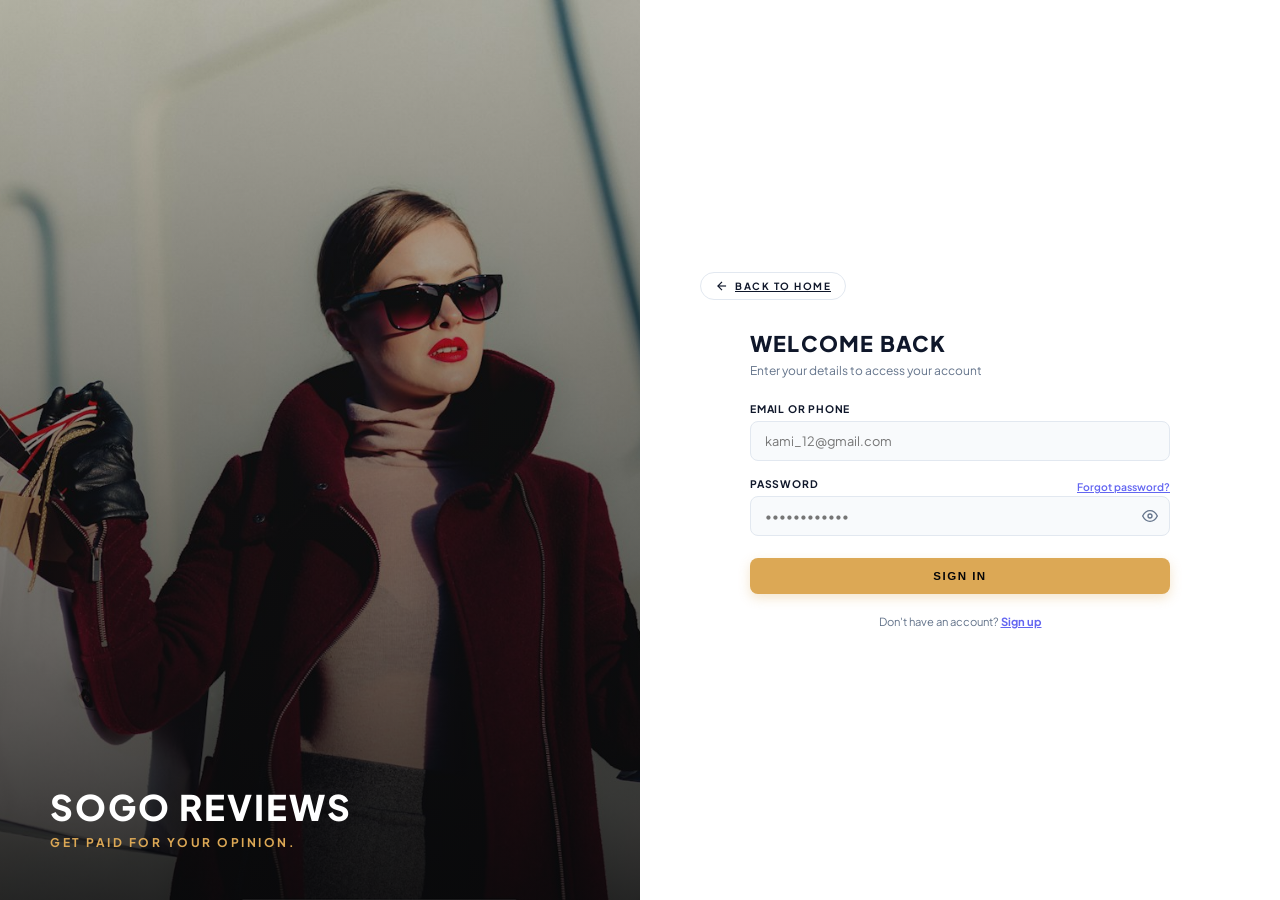
==== auth.html @ 950cac31 "Added auth.css and linked it to auth.html successfully" ====
<!DOCTYPE html>
<html lang="en">
<head>
  <meta charset="UTF-8">
  <meta name="viewport" content="width=device-width, initial-scale=1.0">
  <title>SOGO REVIEWS - Authentication</title>
  <link rel="preconnect" href="https://fonts.googleapis.com">
  <link rel="preconnect" href="https://fonts.gstatic.com" crossorigin>
  <link href="https://fonts.googleapis.com/css2?family=Plus+Jakarta+Sans:wght@300;400;500;600;700;800&display=swap" rel="stylesheet">
  <link rel="stylesheet" href="auth.css">
</head>
<body class="auth-body">

  <div class="auth-container">
    <!-- Left Banner Side -->
    <div class="auth-banner">
      <div class="auth-banner-content">
        <h1 class="auth-brand">SOGO REVIEWS</h1>
        <p class="auth-tagline">GET PAID FOR YOUR OPINION.</p>
      </div>
    </div>

    <!-- Right Form Side -->
    <div class="auth-form-wrapper">
      
      <!-- Back to Home -->
      <a href="index.html" class="back-home-btn">
        <svg viewBox="0 0 24 24" width="14" height="14" stroke="currentColor" stroke-width="2" fill="none"><line x1="19" y1="12" x2="5" y2="12"></line><polyline points="12 19 5 12 12 5"></polyline></svg>
        BACK TO HOME
      </a>

      <div class="mobile-brand-title">SOGO REVIEWS</div>

      <!-- ================= LOGIN FORM ================= -->
      <div id="loginFormCard" class="form-card active">
        <div class="form-header">
          <h2>WELCOME BACK</h2>
          <p>Enter your details to access your account</p>
        </div>

        <form onsubmit="event.preventDefault(); alert('Login successful!');">
          <div class="input-group">
            <label>Email or phone</label>
            <input type="text" placeholder="kami_12@gmail.com" required>
          </div>

          <div class="input-group">
            <div class="label-row">
              <label>Password</label>
              <a href="#" class="forgot-link">Forgot password?</a>
            </div>
            <div class="password-wrap">
              <input type="password" id="loginPass" placeholder="••••••••••••" required>
              <button type="button" class="eye-btn" onclick="togglePassword('loginPass', this)">
                <svg viewBox="0 0 24 24" width="16" height="16" stroke="currentColor" stroke-width="2" fill="none"><path d="M1 12s4-8 11-8 11 8 11 8-4 8-11 8-11-8-11-8z"></path><circle cx="12" cy="12" r="3"></circle></svg>
              </button>
            </div>
          </div>

          <button type="submit" class="btn-submit">SIGN IN</button>

          <div class="form-switch-text">
            Don't have an account? <a href="#" onclick="switchTab('signup')">Sign up</a>
          </div>
        </form>
      </div>

      <!-- ================= SIGNUP FORM ================= -->
      <div id="signupFormCard" class="form-card">
        <div class="form-header">
          <h2>CREATE ACCOUNT</h2>
          <p>Join with an invitation code and start earning</p>
        </div>

        <form onsubmit="event.preventDefault(); alert('Account created successfully!');">
          <div class="input-group">
            <label>Full name</label>
            <input type="text" placeholder="Your name" required>
          </div>

          <div class="input-group">
            <label>Email or phone</label>
            <input type="text" placeholder="email or phone number" required>
          </div>

          <div class="input-group">
            <label>Password</label>
            <div class="password-wrap">
              <input type="password" id="signupPass" placeholder="At least 6 characters" required>
              <button type="button" class="eye-btn" onclick="togglePassword('signupPass', this)">
                <svg viewBox="0 0 24 24" width="16" height="16" stroke="currentColor" stroke-width="2" fill="none"><path d="M1 12s4-8 11-8 11 8 11 8-4 8-11 8-11-8-11-8z"></path><circle cx="12" cy="12" r="3"></circle></svg>
              </button>
            </div>
          </div>

          <div class="input-group">
            <label>Invitation code</label>
            <input type="text" value="Y66C6U2J" required>
            <span class="input-hint">A default invitation code has been applied so you can continue. You can replace it with your own inviter's code.</span>
          </div>

          <div class="input-group">
            <label>Verification: What is 1 + 9?</label>
            <input type="text" placeholder="Your answer" required>
          </div>

          <button type="submit" class="btn-submit">SIGN UP</button>

          <div class="form-switch-text">
            Already have an account? <a href="#" onclick="switchTab('login')">Sign in</a>
          </div>
        </form>
      </div>

    </div>
  </div>

  <!-- Script for switching & password toggle -->
  <script>
    function switchTab(tab) {
      const loginCard = document.getElementById('loginFormCard');
      const signupCard = document.getElementById('signupFormCard');
      
      if(tab === 'signup') {
        loginCard.classList.remove('active');
        signupCard.classList.add('active');
      } else {
        signupCard.classList.remove('active');
        loginCard.classList.add('active');
      }
      window.scrollTo({ top: 0, behavior: 'smooth' });
    }

    function togglePassword(fieldId, btn) {
      const input = document.getElementById(fieldId);
      if (input.type === "password") {
        input.type = "text";
        btn.style.color = "var(--accent-gold)";
      } else {
        input.type = "password";
        btn.style.color = "#8e8e98";
      }
    }
  </script>

</body>
</html>
---- auth.css ----
/* Auth Luxury Styling */
:root {
  --bg-dark: #070709;
  --bg-light: #ffffff;
  --text-dark: #0f172a;
  --text-muted: #64748b;
  --accent-gold: #dca855;
  --accent-gold-hover: #c89544;
  --border-color: #e2e8f0;
  --radius-sm: 8px;
  --radius-md: 12px;
  --transition: all 0.3s cubic-bezier(0.16, 1, 0.3, 1);
}

* {
  box-sizing: border-box;
  margin: 0;
  padding: 0;
}

body.auth-body {
  font-family: 'Plus Jakarta Sans', sans-serif;
  background-color: var(--bg-light);
  color: var(--text-dark);
  min-height: 100vh;
  display: flex;
}

.auth-container {
  display: grid;
  grid-template-columns: 1fr 1fr;
  width: 100%;
  min-height: 100vh;
}

/* Left Image Banner */
.auth-banner {
  background-image: linear-gradient(to bottom, rgba(8,8,10,0.2) 0%, rgba(8,8,10,0.6) 70%, rgba(8,8,10,0.85) 100%), url('assets/landing/hero-1.jpg');
  background-size: cover;
  background-position: center center;
  background-repeat: no-repeat;
  display: flex;
  flex-direction: column;
  justify-content: flex-end;
  padding: 50px;
  color: #ffffff;
  position: relative;
}

.auth-banner-content {
  max-width: 450px;
}

.auth-brand {
  font-size: 2.2rem;
  font-weight: 800;
  letter-spacing: 2px;
  text-transform: uppercase;
  margin-bottom: 6px;
}

.auth-tagline {
  font-size: 0.75rem;
  letter-spacing: 2.5px;
  text-transform: uppercase;
  color: var(--accent-gold);
  font-weight: 700;
}

/* Right Form Wrapper */
.auth-form-wrapper {
  background-color: var(--bg-light);
  padding: 40px 60px;
  display: flex;
  flex-direction: column;
  justify-content: center;
  position: relative;
  overflow-y: auto;
  max-height: 100vh;
}

.back-home-btn {
  display: inline-flex;
  align-items: center;
  gap: 6px;
  font-size: 0.62rem;
  font-weight: 700;
  letter-spacing: 1.5px;
  text-transform: uppercase;
  color: var(--text-dark);
  border: 1px solid var(--border-color);
  padding: 6px 14px;
  border-radius: 50px;
  width: fit-content;
  margin-bottom: 30px;
  transition: var(--transition);
}

.back-home-btn:hover {
  border-color: var(--accent-gold);
  color: var(--accent-gold);
}

.mobile-brand-title {
  display: none;
  font-size: 1.3rem;
  font-weight: 800;
  letter-spacing: 2px;
  text-transform: uppercase;
  text-align: center;
  margin-bottom: 24px;
}

/* Form Cards */
.form-card {
  display: none;
  animation: fadeIn 0.4s ease-in-out forwards;
  max-width: 420px;
  width: 100%;
  margin: 0 auto;
}

.form-card.active {
  display: block;
}

@keyframes fadeIn {
  from { opacity: 0; transform: translateY(8px); }
  to { opacity: 1; transform: translateY(0); }
}

.form-header {
  margin-bottom: 24px;
}

.form-header h2 {
  font-size: 1.35rem;
  font-weight: 800;
  letter-spacing: 1.2px;
  text-transform: uppercase;
  margin-bottom: 6px;
  color: var(--text-dark);
}

.form-header p {
  font-size: 0.75rem;
  color: var(--text-muted);
}

/* Input Fields */
.input-group {
  margin-bottom: 16px;
}

.label-row {
  display: flex;
  justify-content: space-between;
  align-items: center;
}

.input-group label {
  display: block;
  font-size: 0.65rem;
  font-weight: 700;
  letter-spacing: 0.8px;
  text-transform: uppercase;
  color: var(--text-dark);
  margin-bottom: 6px;
}

.forgot-link {
  font-size: 0.65rem;
  font-weight: 600;
  color: #6366f1;
}

.input-group input {
  width: 100%;
  padding: 11px 14px;
  font-size: 0.8rem;
  background-color: #f8fafc;
  border: 1px solid var(--border-color);
  border-radius: var(--radius-sm);
  color: var(--text-dark);
  outline: none;
  transition: var(--transition);
  font-family: inherit;
}

.input-group input:focus {
  border-color: var(--accent-gold);
  background-color: #fff;
  box-shadow: 0 0 0 3px rgba(220, 168, 85, 0.15);
}

.password-wrap {
  position: relative;
}

.password-wrap input {
  padding-right: 40px;
}

.eye-btn {
  position: absolute;
  right: 12px;
  top: 50%;
  transform: translateY(-50%);
  background: none;
  border: none;
  cursor: pointer;
  color: var(--text-muted);
  display: flex;
  align-items: center;
}

.input-hint {
  display: block;
  font-size: 0.58rem;
  color: var(--text-muted);
  margin-top: 5px;
  line-height: 1.4;
}

/* Submit Button */
.btn-submit {
  width: 100%;
  background-color: var(--accent-gold);
  color: #070709;
  border: none;
  padding: 12px;
  border-radius: var(--radius-sm);
  font-size: 0.72rem;
  font-weight: 800;
  letter-spacing: 1.5px;
  text-transform: uppercase;
  cursor: pointer;
  transition: var(--transition);
  margin-top: 6px;
  box-shadow: 0 4px 12px rgba(220, 168, 85, 0.3);
}

.btn-submit:hover {
  background-color: var(--accent-gold-hover);
  transform: translateY(-1px);
}

.form-switch-text {
  text-align: center;
  font-size: 0.7rem;
  color: var(--text-muted);
  margin-top: 20px;
}

.form-switch-text a {
  color: #6366f1;
  font-weight: 700;
}

/* Responsive Design */
@media (max-width: 900px) {
  .auth-container {
    grid-template-columns: 1fr;
  }
  .auth-banner {
    display: none;
  }
  .auth-form-wrapper {
    padding: 30px 20px;
    max-height: none;
  }
  .mobile-brand-title {
    display: block;
  }
  .back-home-btn {
    margin-bottom: 20px;
  }
}
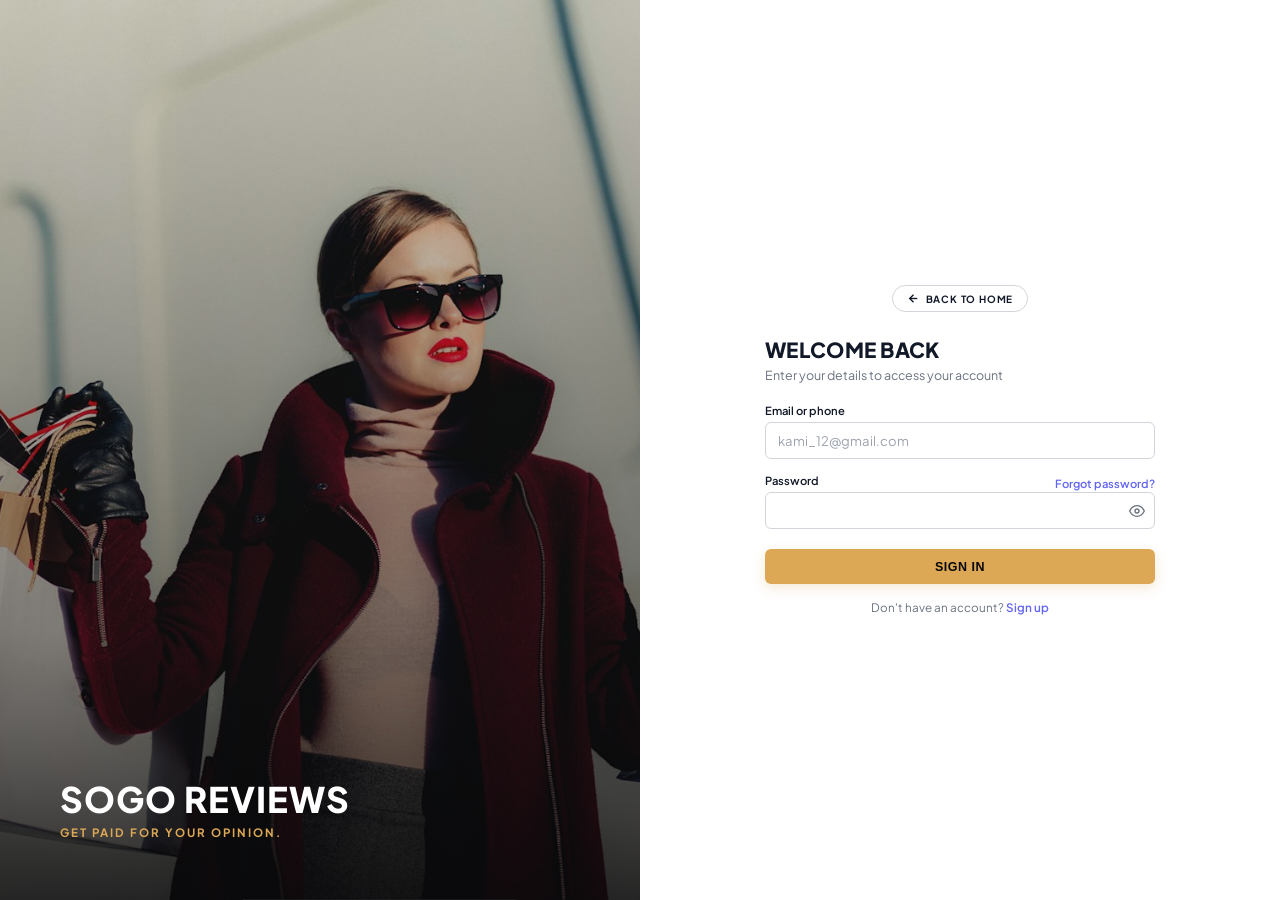
==== commit 2b04d301: "Restored exact original split-screen authentication page with high-end banner and slim HD crisp form" ====
--- a/auth.html
+++ b/auth.html
@@ -12,7 +12,7 @@
 <body class="auth-body">
 
   <div class="auth-container">
-    <!-- Left Banner Side -->
+    <!-- Left Banner Side (Exact Original Image & Branding) -->
     <div class="auth-banner">
       <div class="auth-banner-content">
         <h1 class="auth-brand">SOGO REVIEWS</h1>
@@ -25,7 +25,7 @@
       
       <!-- Back to Home -->
       <a href="index.html" class="back-home-btn">
-        <svg viewBox="0 0 24 24" width="14" height="14" stroke="currentColor" stroke-width="2" fill="none"><line x1="19" y1="12" x2="5" y2="12"></line><polyline points="12 19 5 12 12 5"></polyline></svg>
+        <svg viewBox="0 0 24 24" width="13" height="13" stroke="currentColor" stroke-width="2.5" fill="none"><line x1="19" y1="12" x2="5" y2="12"></line><polyline points="12 19 5 12 12 5"></polyline></svg>
         BACK TO HOME
       </a>
 
@@ -50,7 +50,7 @@
               <a href="#" class="forgot-link">Forgot password?</a>
             </div>
             <div class="password-wrap">
-              <input type="password" id="loginPass" placeholder="••••••••••••" required>
+              <input type="password" id="loginPass" placeholder="" required>
               <button type="button" class="eye-btn" onclick="togglePassword('loginPass', this)">
                 <svg viewBox="0 0 24 24" width="16" height="16" stroke="currentColor" stroke-width="2" fill="none"><path d="M1 12s4-8 11-8 11 8 11 8-4 8-11 8-11-8-11-8z"></path><circle cx="12" cy="12" r="3"></circle></svg>
               </button>
@@ -135,10 +135,10 @@
       const input = document.getElementById(fieldId);
       if (input.type === "password") {
         input.type = "text";
-        btn.style.color = "var(--accent-gold)";
+        btn.style.color = "#d4a373";
       } else {
         input.type = "password";
-        btn.style.color = "#8e8e98";
+        btn.style.color = "#6b7280";
       }
     }
   </script>
--- a/auth.css
+++ b/auth.css
@@ -1,15 +1,14 @@
-/* Auth Luxury Styling */
+/* Auth Luxury Styling - Exact Original Match & HD Crisp */
 :root {
   --bg-dark: #070709;
   --bg-light: #ffffff;
-  --text-dark: #0f172a;
-  --text-muted: #64748b;
+  --text-dark: #111827;
+  --text-muted: #6b7280;
   --accent-gold: #dca855;
   --accent-gold-hover: #c89544;
-  --border-color: #e2e8f0;
-  --radius-sm: 8px;
-  --radius-md: 12px;
-  --transition: all 0.3s cubic-bezier(0.16, 1, 0.3, 1);
+  --border-color: #d1d5db;
+  --radius-sm: 6px;
+  --transition: all 0.2s ease;
 }
 
 * {
@@ -24,6 +23,8 @@
   color: var(--text-dark);
   min-height: 100vh;
   display: flex;
+  -webkit-font-smoothing: antialiased;
+  -moz-osx-font-smoothing: grayscale;
 }
 
 .auth-container {
@@ -33,18 +34,17 @@
   min-height: 100vh;
 }
 
-/* Left Image Banner */
+/* Left Image Banner (Exact Original Image match) */
 .auth-banner {
-  background-image: linear-gradient(to bottom, rgba(8,8,10,0.2) 0%, rgba(8,8,10,0.6) 70%, rgba(8,8,10,0.85) 100%), url('assets/landing/hero-1.jpg');
+  background-image: linear-gradient(to bottom, rgba(8,8,10,0.1) 0%, rgba(8,8,10,0.5) 70%, rgba(8,8,10,0.85) 100%), url('assets/landing/hero-1.jpg');
   background-size: cover;
   background-position: center center;
   background-repeat: no-repeat;
   display: flex;
   flex-direction: column;
   justify-content: flex-end;
-  padding: 50px;
+  padding: 60px;
   color: #ffffff;
-  position: relative;
 }
 
 .auth-banner-content {
@@ -54,70 +54,73 @@
 .auth-brand {
   font-size: 2.2rem;
   font-weight: 800;
+  letter-spacing: 1px;
+  margin-bottom: 4px;
+}
+
+.auth-tagline {
+  font-size: 0.72rem;
   letter-spacing: 2px;
-  text-transform: uppercase;
-  margin-bottom: 6px;
-}
-
-.auth-tagline {
-  font-size: 0.75rem;
-  letter-spacing: 2.5px;
   text-transform: uppercase;
   color: var(--accent-gold);
   font-weight: 700;
 }
 
-/* Right Form Wrapper */
+/* Right Form Wrapper - Exactly Centered & Slim */
 .auth-form-wrapper {
   background-color: var(--bg-light);
-  padding: 40px 60px;
+  padding: 40px 30px;
   display: flex;
   flex-direction: column;
   justify-content: center;
+  align-items: center;
   position: relative;
   overflow-y: auto;
   max-height: 100vh;
 }
 
+/* Inner container to restrict width to exact original proportions */
+.auth-form-wrapper > * {
+  width: 100%;
+  max-width: 390px;
+}
+
 .back-home-btn {
   display: inline-flex;
   align-items: center;
   gap: 6px;
   font-size: 0.62rem;
   font-weight: 700;
-  letter-spacing: 1.5px;
-  text-transform: uppercase;
+  letter-spacing: 0.8px;
   color: var(--text-dark);
   border: 1px solid var(--border-color);
   padding: 6px 14px;
   border-radius: 50px;
   width: fit-content;
-  margin-bottom: 30px;
+  margin-bottom: 24px;
+  text-decoration: none;
   transition: var(--transition);
 }
 
 .back-home-btn:hover {
-  border-color: var(--accent-gold);
-  color: var(--accent-gold);
+  border-color: var(--text-dark);
 }
 
 .mobile-brand-title {
   display: none;
-  font-size: 1.3rem;
+  font-size: 1.4rem;
   font-weight: 800;
-  letter-spacing: 2px;
-  text-transform: uppercase;
+  letter-spacing: 1px;
   text-align: center;
-  margin-bottom: 24px;
+  margin-bottom: 20px;
+  color: var(--text-dark);
 }
 
 /* Form Cards */
 .form-card {
   display: none;
-  animation: fadeIn 0.4s ease-in-out forwards;
-  max-width: 420px;
-  width: 100%;
-  margin: 0 auto;
+  animation: fadeIn 0.2s ease-in-out forwards;
+  width: 100%;
 }
 
 .form-card.active {
@@ -125,31 +128,30 @@
 }
 
 @keyframes fadeIn {
-  from { opacity: 0; transform: translateY(8px); }
+  from { opacity: 0; transform: translateY(4px); }
   to { opacity: 1; transform: translateY(0); }
 }
 
 .form-header {
-  margin-bottom: 24px;
+  margin-bottom: 20px;
 }
 
 .form-header h2 {
-  font-size: 1.35rem;
+  font-size: 1.3rem;
   font-weight: 800;
-  letter-spacing: 1.2px;
-  text-transform: uppercase;
-  margin-bottom: 6px;
+  letter-spacing: 0.3px;
+  margin-bottom: 4px;
   color: var(--text-dark);
 }
 
 .form-header p {
-  font-size: 0.75rem;
+  font-size: 0.78rem;
   color: var(--text-muted);
 }
 
 /* Input Fields */
 .input-group {
-  margin-bottom: 16px;
+  margin-bottom: 14px;
 }
 
 .label-row {
@@ -160,25 +162,28 @@
 
 .input-group label {
   display: block;
-  font-size: 0.65rem;
-  font-weight: 700;
-  letter-spacing: 0.8px;
-  text-transform: uppercase;
-  color: var(--text-dark);
-  margin-bottom: 6px;
+  font-size: 0.7rem;
+  font-weight: 600;
+  color: var(--text-dark);
+  margin-bottom: 5px;
 }
 
 .forgot-link {
-  font-size: 0.65rem;
+  font-size: 0.7rem;
   font-weight: 600;
   color: #6366f1;
+  text-decoration: none;
+}
+
+.forgot-link:hover {
+  text-decoration: underline;
 }
 
 .input-group input {
   width: 100%;
-  padding: 11px 14px;
-  font-size: 0.8rem;
-  background-color: #f8fafc;
+  padding: 9px 12px;
+  font-size: 0.82rem;
+  background-color: #ffffff;
   border: 1px solid var(--border-color);
   border-radius: var(--radius-sm);
   color: var(--text-dark);
@@ -187,10 +192,13 @@
   font-family: inherit;
 }
 
+.input-group input::placeholder {
+  color: #9ca3af;
+}
+
 .input-group input:focus {
-  border-color: var(--accent-gold);
-  background-color: #fff;
-  box-shadow: 0 0 0 3px rgba(220, 168, 85, 0.15);
+  border-color: #6366f1;
+  box-shadow: 0 0 0 2px rgba(99, 102, 241, 0.1);
 }
 
 .password-wrap {
@@ -198,12 +206,12 @@
 }
 
 .password-wrap input {
-  padding-right: 40px;
+  padding-right: 36px;
 }
 
 .eye-btn {
   position: absolute;
-  right: 12px;
+  right: 10px;
   top: 50%;
   transform: translateY(-50%);
   background: none;
@@ -216,10 +224,10 @@
 
 .input-hint {
   display: block;
-  font-size: 0.58rem;
-  color: var(--text-muted);
-  margin-top: 5px;
-  line-height: 1.4;
+  font-size: 0.62rem;
+  color: var(--text-muted);
+  margin-top: 4px;
+  line-height: 1.35;
 }
 
 /* Submit Button */
@@ -228,33 +236,36 @@
   background-color: var(--accent-gold);
   color: #070709;
   border: none;
-  padding: 12px;
+  padding: 10.5px;
   border-radius: var(--radius-sm);
-  font-size: 0.72rem;
-  font-weight: 800;
-  letter-spacing: 1.5px;
-  text-transform: uppercase;
+  font-size: 0.78rem;
+  font-weight: 700;
+  letter-spacing: 0.5px;
   cursor: pointer;
   transition: var(--transition);
   margin-top: 6px;
-  box-shadow: 0 4px 12px rgba(220, 168, 85, 0.3);
+  box-shadow: 0 4px 12px rgba(220, 168, 85, 0.25);
 }
 
 .btn-submit:hover {
   background-color: var(--accent-gold-hover);
-  transform: translateY(-1px);
 }
 
 .form-switch-text {
   text-align: center;
-  font-size: 0.7rem;
-  color: var(--text-muted);
-  margin-top: 20px;
+  font-size: 0.73rem;
+  color: var(--text-muted);
+  margin-top: 16px;
 }
 
 .form-switch-text a {
   color: #6366f1;
-  font-weight: 700;
+  font-weight: 600;
+  text-decoration: none;
+}
+
+.form-switch-text a:hover {
+  text-decoration: underline;
 }
 
 /* Responsive Design */
@@ -266,13 +277,17 @@
     display: none;
   }
   .auth-form-wrapper {
-    padding: 30px 20px;
+    padding: 30px 16px;
     max-height: none;
+    align-items: stretch;
+  }
+  .auth-form-wrapper > * {
+    max-width: 100%;
   }
   .mobile-brand-title {
     display: block;
   }
   .back-home-btn {
-    margin-bottom: 20px;
+    margin-bottom: 16px;
   }
 }
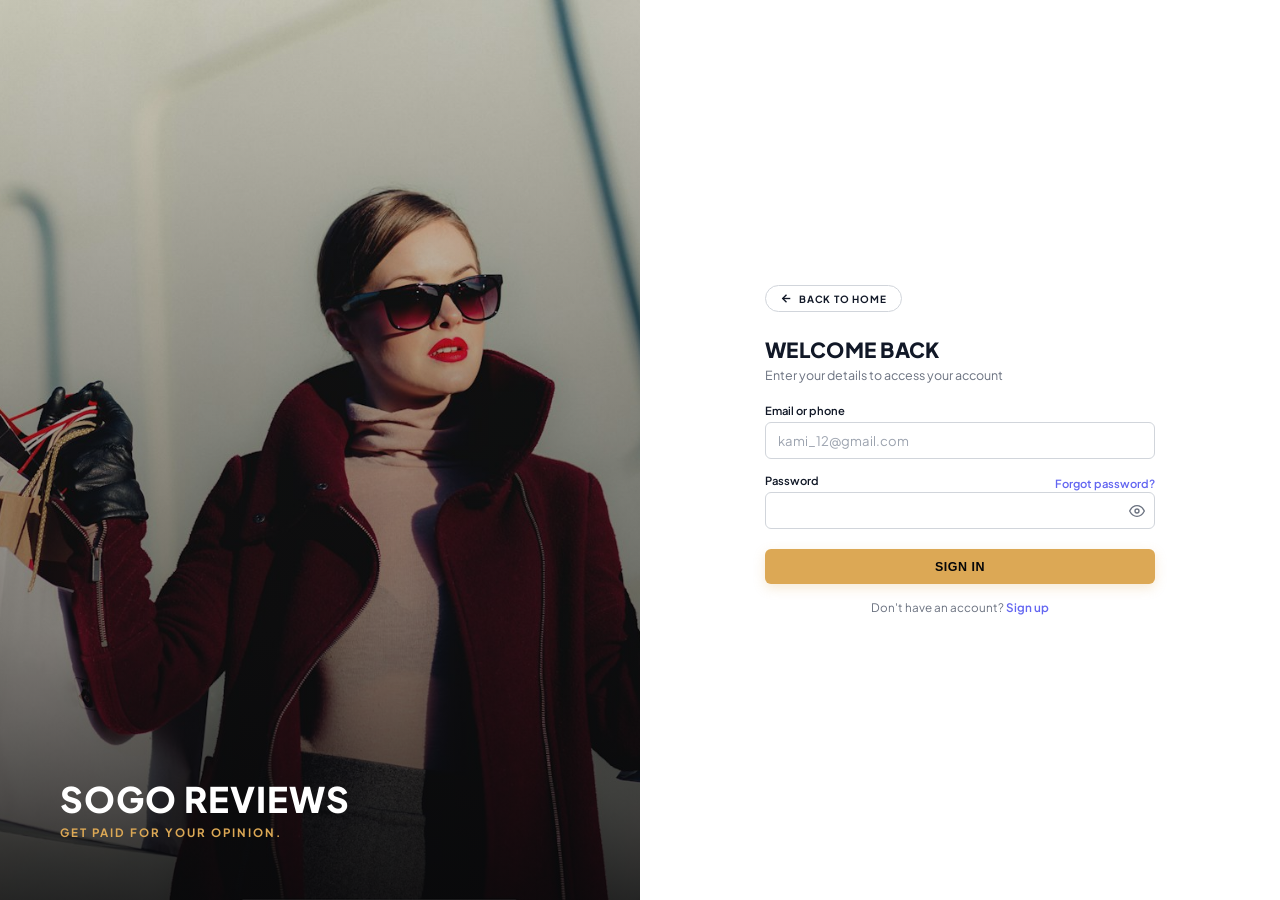
==== commit 49f67488: "Fix auth page layout and form centering" ====
--- a/auth.html
+++ b/auth.html
@@ -12,7 +12,7 @@
 <body class="auth-body">
 
   <div class="auth-container">
-    <!-- Left Banner Side (Exact Original Image & Branding) -->
+    <!-- Left Banner Side -->
     <div class="auth-banner">
       <div class="auth-banner-content">
         <h1 class="auth-brand">SOGO REVIEWS</h1>
@@ -23,99 +23,100 @@
     <!-- Right Form Side -->
     <div class="auth-form-wrapper">
       
-      <!-- Back to Home -->
-      <a href="index.html" class="back-home-btn">
-        <svg viewBox="0 0 24 24" width="13" height="13" stroke="currentColor" stroke-width="2.5" fill="none"><line x1="19" y1="12" x2="5" y2="12"></line><polyline points="12 19 5 12 12 5"></polyline></svg>
-        BACK TO HOME
-      </a>
+      <div class="form-inner-container">
+        <!-- Back to Home -->
+        <a href="index.html" class="back-home-btn">
+          <svg viewBox="0 0 24 24" width="13" height="13" stroke="currentColor" stroke-width="2.5" fill="none"><line x1="19" y1="12" x2="5" y2="12"></line><polyline points="12 19 5 12 12 5"></polyline></svg>
+          BACK TO HOME
+        </a>
 
-      <div class="mobile-brand-title">SOGO REVIEWS</div>
+        <div class="mobile-brand-title">SOGO REVIEWS</div>
 
-      <!-- ================= LOGIN FORM ================= -->
-      <div id="loginFormCard" class="form-card active">
-        <div class="form-header">
-          <h2>WELCOME BACK</h2>
-          <p>Enter your details to access your account</p>
+        <!-- ================= LOGIN FORM ================= -->
+        <div id="loginFormCard" class="form-card active">
+          <div class="form-header">
+            <h2>WELCOME BACK</h2>
+            <p>Enter your details to access your account</p>
+          </div>
+
+          <form onsubmit="event.preventDefault(); alert('Login successful!');">
+            <div class="input-group">
+              <label>Email or phone</label>
+              <input type="text" placeholder="kami_12@gmail.com" required>
+            </div>
+
+            <div class="input-group">
+              <div class="label-row">
+                <label>Password</label>
+                <a href="#" class="forgot-link">Forgot password?</a>
+              </div>
+              <div class="password-wrap">
+                <input type="password" id="loginPass" placeholder="" required>
+                <button type="button" class="eye-btn" onclick="togglePassword('loginPass', this)">
+                  <svg viewBox="0 0 24 24" width="16" height="16" stroke="currentColor" stroke-width="2" fill="none"><path d="M1 12s4-8 11-8 11 8 11 8-4 8-11 8-11-8-11-8z"></path><circle cx="12" cy="12" r="3"></circle></svg>
+                </button>
+              </div>
+            </div>
+
+            <button type="submit" class="btn-submit">SIGN IN</button>
+
+            <div class="form-switch-text">
+              Don't have an account? <a href="#" onclick="switchTab('signup')">Sign up</a>
+            </div>
+          </form>
         </div>
 
-        <form onsubmit="event.preventDefault(); alert('Login successful!');">
-          <div class="input-group">
-            <label>Email or phone</label>
-            <input type="text" placeholder="kami_12@gmail.com" required>
+        <!-- ================= SIGNUP FORM ================= -->
+        <div id="signupFormCard" class="form-card">
+          <div class="form-header">
+            <h2>CREATE ACCOUNT</h2>
+            <p>Join with an invitation code and start earning</p>
           </div>
 
-          <div class="input-group">
-            <div class="label-row">
+          <form onsubmit="event.preventDefault(); alert('Account created successfully!');">
+            <div class="input-group">
+              <label>Full name</label>
+              <input type="text" placeholder="Your name" required>
+            </div>
+
+            <div class="input-group">
+              <label>Email or phone</label>
+              <input type="text" placeholder="email or phone number" required>
+            </div>
+
+            <div class="input-group">
               <label>Password</label>
-              <a href="#" class="forgot-link">Forgot password?</a>
+              <div class="password-wrap">
+                <input type="password" id="signupPass" placeholder="At least 6 characters" required>
+                <button type="button" class="eye-btn" onclick="togglePassword('signupPass', this)">
+                  <svg viewBox="0 0 24 24" width="16" height="16" stroke="currentColor" stroke-width="2" fill="none"><path d="M1 12s4-8 11-8 11 8 11 8-4 8-11 8-11-8-11-8z"></path><circle cx="12" cy="12" r="3"></circle></svg>
+                </button>
+              </div>
             </div>
-            <div class="password-wrap">
-              <input type="password" id="loginPass" placeholder="" required>
-              <button type="button" class="eye-btn" onclick="togglePassword('loginPass', this)">
-                <svg viewBox="0 0 24 24" width="16" height="16" stroke="currentColor" stroke-width="2" fill="none"><path d="M1 12s4-8 11-8 11 8 11 8-4 8-11 8-11-8-11-8z"></path><circle cx="12" cy="12" r="3"></circle></svg>
-              </button>
+
+            <div class="input-group">
+              <label>Invitation code</label>
+              <input type="text" value="Y66C6U2J" required>
+              <span class="input-hint">A default invitation code has been applied so you can continue. You can replace it with your own inviter's code.</span>
             </div>
-          </div>
 
-          <button type="submit" class="btn-submit">SIGN IN</button>
+            <div class="input-group">
+              <label>Verification: What is 1 + 9?</label>
+              <input type="text" placeholder="Your answer" required>
+            </div>
 
-          <div class="form-switch-text">
-            Don't have an account? <a href="#" onclick="switchTab('signup')">Sign up</a>
-          </div>
-        </form>
-      </div>
+            <button type="submit" class="btn-submit">SIGN UP</button>
 
-      <!-- ================= SIGNUP FORM ================= -->
-      <div id="signupFormCard" class="form-card">
-        <div class="form-header">
-          <h2>CREATE ACCOUNT</h2>
-          <p>Join with an invitation code and start earning</p>
+            <div class="form-switch-text">
+              Already have an account? <a href="#" onclick="switchTab('login')">Sign in</a>
+            </div>
+          </form>
         </div>
-
-        <form onsubmit="event.preventDefault(); alert('Account created successfully!');">
-          <div class="input-group">
-            <label>Full name</label>
-            <input type="text" placeholder="Your name" required>
-          </div>
-
-          <div class="input-group">
-            <label>Email or phone</label>
-            <input type="text" placeholder="email or phone number" required>
-          </div>
-
-          <div class="input-group">
-            <label>Password</label>
-            <div class="password-wrap">
-              <input type="password" id="signupPass" placeholder="At least 6 characters" required>
-              <button type="button" class="eye-btn" onclick="togglePassword('signupPass', this)">
-                <svg viewBox="0 0 24 24" width="16" height="16" stroke="currentColor" stroke-width="2" fill="none"><path d="M1 12s4-8 11-8 11 8 11 8-4 8-11 8-11-8-11-8z"></path><circle cx="12" cy="12" r="3"></circle></svg>
-              </button>
-            </div>
-          </div>
-
-          <div class="input-group">
-            <label>Invitation code</label>
-            <input type="text" value="Y66C6U2J" required>
-            <span class="input-hint">A default invitation code has been applied so you can continue. You can replace it with your own inviter's code.</span>
-          </div>
-
-          <div class="input-group">
-            <label>Verification: What is 1 + 9?</label>
-            <input type="text" placeholder="Your answer" required>
-          </div>
-
-          <button type="submit" class="btn-submit">SIGN UP</button>
-
-          <div class="form-switch-text">
-            Already have an account? <a href="#" onclick="switchTab('login')">Sign in</a>
-          </div>
-        </form>
       </div>
 
     </div>
   </div>
 
-  <!-- Script for switching & password toggle -->
   <script>
     function switchTab(tab) {
       const loginCard = document.getElementById('loginFormCard');
@@ -135,7 +136,7 @@
       const input = document.getElementById(fieldId);
       if (input.type === "password") {
         input.type = "text";
-        btn.style.color = "#d4a373";
+        btn.style.color = "#dca855";
       } else {
         input.type = "password";
         btn.style.color = "#6b7280";
--- a/auth.css
+++ b/auth.css
@@ -34,7 +34,7 @@
   min-height: 100vh;
 }
 
-/* Left Image Banner (Exact Original Image match) */
+/* Left Image Banner */
 .auth-banner {
   background-image: linear-gradient(to bottom, rgba(8,8,10,0.1) 0%, rgba(8,8,10,0.5) 70%, rgba(8,8,10,0.85) 100%), url('assets/landing/hero-1.jpg');
   background-size: cover;
@@ -66,12 +66,11 @@
   font-weight: 700;
 }
 
-/* Right Form Wrapper - Exactly Centered & Slim */
+/* Right Form Wrapper - Perfectly Centered */
 .auth-form-wrapper {
   background-color: var(--bg-light);
   padding: 40px 30px;
   display: flex;
-  flex-direction: column;
   justify-content: center;
   align-items: center;
   position: relative;
@@ -79,10 +78,12 @@
   max-height: 100vh;
 }
 
-/* Inner container to restrict width to exact original proportions */
-.auth-form-wrapper > * {
+/* Inner Container for precise alignment and max-width */
+.form-inner-container {
   width: 100%;
   max-width: 390px;
+  display: flex;
+  flex-direction: column;
 }
 
 .back-home-btn {
@@ -277,11 +278,11 @@
     display: none;
   }
   .auth-form-wrapper {
-    padding: 30px 16px;
+    padding: 30px 20px;
     max-height: none;
-    align-items: stretch;
-  }
-  .auth-form-wrapper > * {
+    align-items: flex-start;
+  }
+  .form-inner-container {
     max-width: 100%;
   }
   .mobile-brand-title {
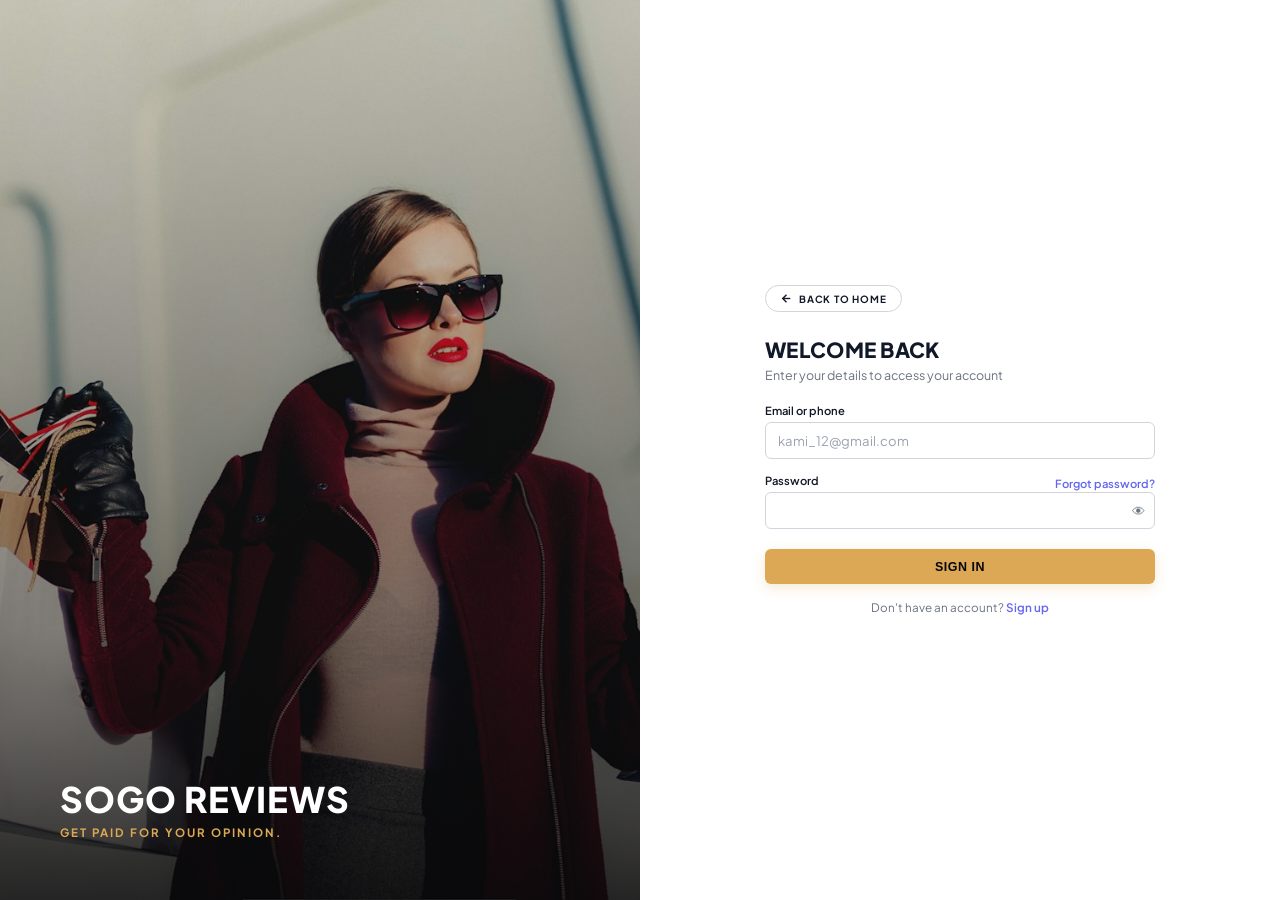
==== commit 3e861754: "Initial commit: Sogo Reviews replica files added (HTML and CSS)" ====
--- a/auth.html
+++ b/auth.html
@@ -12,7 +12,6 @@
 <body class="auth-body">
 
   <div class="auth-container">
-    <!-- Left Banner Side -->
     <div class="auth-banner">
       <div class="auth-banner-content">
         <h1 class="auth-brand">SOGO REVIEWS</h1>
@@ -20,11 +19,8 @@
       </div>
     </div>
 
-    <!-- Right Form Side -->
     <div class="auth-form-wrapper">
-      
       <div class="form-inner-container">
-        <!-- Back to Home -->
         <a href="index.html" class="back-home-btn">
           <svg viewBox="0 0 24 24" width="13" height="13" stroke="currentColor" stroke-width="2.5" fill="none"><line x1="19" y1="12" x2="5" y2="12"></line><polyline points="12 19 5 12 12 5"></polyline></svg>
           BACK TO HOME
@@ -32,88 +28,51 @@
 
         <div class="mobile-brand-title">SOGO REVIEWS</div>
 
-        <!-- ================= LOGIN FORM ================= -->
+        <!-- LOGIN FORM -->
         <div id="loginFormCard" class="form-card active">
           <div class="form-header">
             <h2>WELCOME BACK</h2>
             <p>Enter your details to access your account</p>
           </div>
-
-          <form onsubmit="event.preventDefault(); alert('Login successful!');">
+          <form onsubmit="event.preventDefault(); window.location.href='client-dashboard.html';">
             <div class="input-group">
               <label>Email or phone</label>
               <input type="text" placeholder="kami_12@gmail.com" required>
             </div>
-
             <div class="input-group">
-              <div class="label-row">
-                <label>Password</label>
-                <a href="#" class="forgot-link">Forgot password?</a>
-              </div>
+              <div class="label-row"><label>Password</label><a href="#" class="forgot-link">Forgot password?</a></div>
               <div class="password-wrap">
-                <input type="password" id="loginPass" placeholder="" required>
-                <button type="button" class="eye-btn" onclick="togglePassword('loginPass', this)">
-                  <svg viewBox="0 0 24 24" width="16" height="16" stroke="currentColor" stroke-width="2" fill="none"><path d="M1 12s4-8 11-8 11 8 11 8-4 8-11 8-11-8-11-8z"></path><circle cx="12" cy="12" r="3"></circle></svg>
-                </button>
+                <input type="password" id="loginPass" required>
+                <button type="button" class="eye-btn" onclick="togglePassword('loginPass', this)">👁</button>
               </div>
             </div>
-
             <button type="submit" class="btn-submit">SIGN IN</button>
-
-            <div class="form-switch-text">
-              Don't have an account? <a href="#" onclick="switchTab('signup')">Sign up</a>
-            </div>
+            <div class="form-switch-text">Don't have an account? <a href="#" onclick="switchTab('signup')">Sign up</a></div>
           </form>
         </div>
 
-        <!-- ================= SIGNUP FORM ================= -->
+        <!-- SIGNUP FORM -->
         <div id="signupFormCard" class="form-card">
           <div class="form-header">
             <h2>CREATE ACCOUNT</h2>
             <p>Join with an invitation code and start earning</p>
           </div>
-
-          <form onsubmit="event.preventDefault(); alert('Account created successfully!');">
-            <div class="input-group">
-              <label>Full name</label>
-              <input type="text" placeholder="Your name" required>
-            </div>
-
-            <div class="input-group">
-              <label>Email or phone</label>
-              <input type="text" placeholder="email or phone number" required>
-            </div>
-
+          <form onsubmit="event.preventDefault(); window.location.href='client-dashboard.html';">
+            <div class="input-group"><label>Full name</label><input type="text" placeholder="Your name" required></div>
+            <div class="input-group"><label>Email or phone</label><input type="text" placeholder="email or phone number" required></div>
             <div class="input-group">
               <label>Password</label>
               <div class="password-wrap">
-                <input type="password" id="signupPass" placeholder="At least 6 characters" required>
-                <button type="button" class="eye-btn" onclick="togglePassword('signupPass', this)">
-                  <svg viewBox="0 0 24 24" width="16" height="16" stroke="currentColor" stroke-width="2" fill="none"><path d="M1 12s4-8 11-8 11 8 11 8-4 8-11 8-11-8-11-8z"></path><circle cx="12" cy="12" r="3"></circle></svg>
-                </button>
+                <input type="password" id="signupPass" required>
+                <button type="button" class="eye-btn" onclick="togglePassword('signupPass', this)">👁</button>
               </div>
             </div>
-
-            <div class="input-group">
-              <label>Invitation code</label>
-              <input type="text" value="Y66C6U2J" required>
-              <span class="input-hint">A default invitation code has been applied so you can continue. You can replace it with your own inviter's code.</span>
-            </div>
-
-            <div class="input-group">
-              <label>Verification: What is 1 + 9?</label>
-              <input type="text" placeholder="Your answer" required>
-            </div>
-
+            <div class="input-group"><label>Invitation code</label><input type="text" value="Y66C6U2J" required></div>
             <button type="submit" class="btn-submit">SIGN UP</button>
-
-            <div class="form-switch-text">
-              Already have an account? <a href="#" onclick="switchTab('login')">Sign in</a>
-            </div>
+            <div class="form-switch-text">Already have an account? <a href="#" onclick="switchTab('login')">Sign in</a></div>
           </form>
         </div>
       </div>
-
     </div>
   </div>
 
@@ -121,7 +80,6 @@
     function switchTab(tab) {
       const loginCard = document.getElementById('loginFormCard');
       const signupCard = document.getElementById('signupFormCard');
-      
       if(tab === 'signup') {
         loginCard.classList.remove('active');
         signupCard.classList.add('active');
@@ -134,15 +92,8 @@
 
     function togglePassword(fieldId, btn) {
       const input = document.getElementById(fieldId);
-      if (input.type === "password") {
-        input.type = "text";
-        btn.style.color = "#dca855";
-      } else {
-        input.type = "password";
-        btn.style.color = "#6b7280";
-      }
+      input.type = input.type === "password" ? "text" : "password";
     }
   </script>
-
 </body>
 </html>
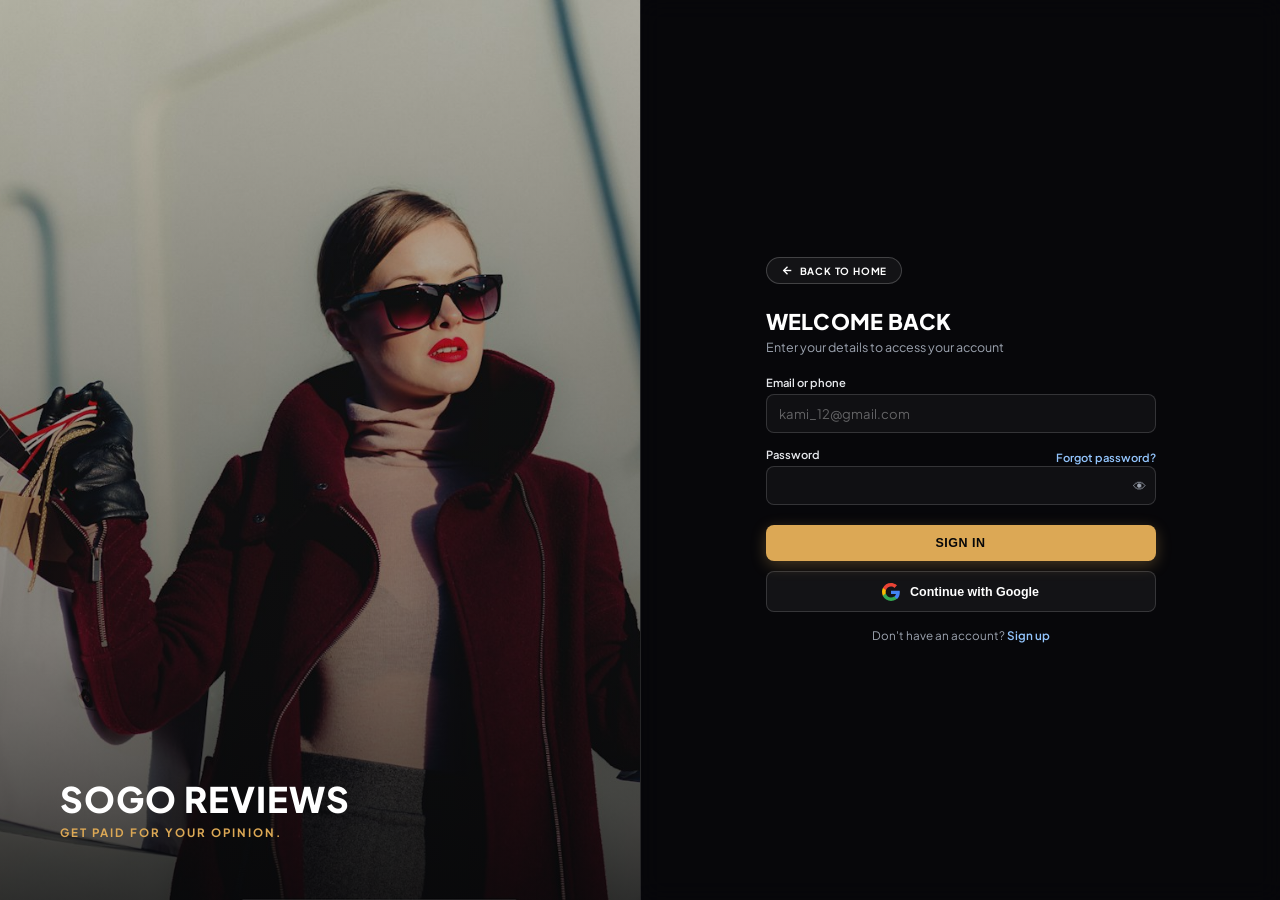
==== commit a306c6a4: "Make auth form background ultra-transparent and glassmorphic" ====
--- a/auth.html
+++ b/auth.html
@@ -12,6 +12,7 @@
 <body class="auth-body">
 
   <div class="auth-container">
+    <!-- Left Banner with Luxury Background -->
     <div class="auth-banner">
       <div class="auth-banner-content">
         <h1 class="auth-brand">SOGO REVIEWS</h1>
@@ -19,6 +20,7 @@
       </div>
     </div>
 
+    <!-- Right Form Wrapper -->
     <div class="auth-form-wrapper">
       <div class="form-inner-container">
         <a href="index.html" class="back-home-btn">
@@ -47,6 +49,13 @@
               </div>
             </div>
             <button type="submit" class="btn-submit">SIGN IN</button>
+            
+            <!-- Google Sign In Button -->
+            <button type="button" class="btn-google" onclick="window.location.href='client-dashboard.html'">
+              <svg width="18" height="18" viewBox="0 0 24 24"><path fill="#4285F4" d="M23.745 12.27c0-.7-.06-1.4-.19-2.07H12v4.51h6.6c-.29 1.52-1.14 2.82-2.4 3.68v3.05h3.88c2.27-2.09 3.66-5.17 3.66-9.17z"/><path fill="#34A853" d="M12 24c3.24 0 5.95-1.08 7.93-2.91l-3.88-3.05c-1.08.72-2.45 1.16-4.05 1.16-3.13 0-5.78-2.11-6.73-4.96H1.18v3.15C3.15 21.32 7.23 24 12 24z"/><path fill="#FBBC05" d="M5.27 14.24c-.25-.72-.38-1.49-.38-2.24s.13-1.52.38-2.24V6.61H1.18C.43 8.13 0 9.87 0 11.76s.43 3.63 1.18 5.15l4.09-3.17z"/><path fill="#EA4335" d="M12 4.75c1.77 0 3.35.61 4.6 1.8l3.42-3.42C17.95 1.19 15.24 0 12 0 7.23 0 3.15 2.68 1.18 6.61l4.09 3.15c.95-2.85 3.6-4.96 6.73-4.96z"/></svg>
+              Continue with Google
+            </button>
+
             <div class="form-switch-text">Don't have an account? <a href="#" onclick="switchTab('signup')">Sign up</a></div>
           </form>
         </div>
@@ -69,6 +78,13 @@
             </div>
             <div class="input-group"><label>Invitation code</label><input type="text" value="Y66C6U2J" required></div>
             <button type="submit" class="btn-submit">SIGN UP</button>
+            
+            <!-- Google Sign Up Button -->
+            <button type="button" class="btn-google" onclick="window.location.href='client-dashboard.html'">
+              <svg width="18" height="18" viewBox="0 0 24 24"><path fill="#4285F4" d="M23.745 12.27c0-.7-.06-1.4-.19-2.07H12v4.51h6.6c-.29 1.52-1.14 2.82-2.4 3.68v3.05h3.88c2.27-2.09 3.66-5.17 3.66-9.17z"/><path fill="#34A853" d="M12 24c3.24 0 5.95-1.08 7.93-2.91l-3.88-3.05c-1.08.72-2.45 1.16-4.05 1.16-3.13 0-5.78-2.11-6.73-4.96H1.18v3.15C3.15 21.32 7.23 24 12 24z"/><path fill="#FBBC05" d="M5.27 14.24c-.25-.72-.38-1.49-.38-2.24s.13-1.52.38-2.24V6.61H1.18C.43 8.13 0 9.87 0 11.76s.43 3.63 1.18 5.15l4.09-3.17z"/><path fill="#EA4335" d="M12 4.75c1.77 0 3.35.61 4.6 1.8l3.42-3.42C17.95 1.19 15.24 0 12 0 7.23 0 3.15 2.68 1.18 6.61l4.09 3.15c.95-2.85 3.6-4.96 6.73-4.96z"/></svg>
+              Continue with Google
+            </button>
+
             <div class="form-switch-text">Already have an account? <a href="#" onclick="switchTab('login')">Sign in</a></div>
           </form>
         </div>
--- a/auth.css
+++ b/auth.css
@@ -1,14 +1,14 @@
-/* Auth Luxury Styling - Exact Original Match & HD Crisp */
+/* SOGO REVIEWS - Ultra-Transparent Glassmorphic Auth Styles */
 :root {
   --bg-dark: #070709;
-  --bg-light: #ffffff;
-  --text-dark: #111827;
-  --text-muted: #6b7280;
+  --text-light: #ffffff;
+  --text-muted: #9ca3af;
   --accent-gold: #dca855;
   --accent-gold-hover: #c89544;
-  --border-color: #d1d5db;
-  --radius-sm: 6px;
-  --transition: all 0.2s ease;
+  --border-glass: rgba(255, 255, 255, 0.12);
+  --bg-glass: rgba(10, 10, 15, 0.35); /* Maximum transparent glass */
+  --radius-sm: 8px;
+  --transition: all 0.25s ease;
 }
 
 * {
@@ -19,8 +19,8 @@
 
 body.auth-body {
   font-family: 'Plus Jakarta Sans', sans-serif;
-  background-color: var(--bg-light);
-  color: var(--text-dark);
+  background-color: var(--bg-dark);
+  color: var(--text-light);
   min-height: 100vh;
   display: flex;
   -webkit-font-smoothing: antialiased;
@@ -34,17 +34,17 @@
   min-height: 100vh;
 }
 
-/* Left Image Banner */
+/* Left Image Banner with Luxury Dark Gradient Overlay */
 .auth-banner {
-  background-image: linear-gradient(to bottom, rgba(8,8,10,0.1) 0%, rgba(8,8,10,0.5) 70%, rgba(8,8,10,0.85) 100%), url('assets/landing/hero-1.jpg');
+  background-image: linear-gradient(to bottom, rgba(7,7,9,0.2) 0%, rgba(7,7,9,0.5) 70%, rgba(7,7,9,0.8) 100%), url('assets/landing/hero-1.jpg');
   background-size: cover;
-  background-position: center center;
+  background-position: center;
   background-repeat: no-repeat;
   display: flex;
   flex-direction: column;
   justify-content: flex-end;
   padding: 60px;
-  color: #ffffff;
+  color: var(--text-light);
 }
 
 .auth-banner-content {
@@ -56,6 +56,7 @@
   font-weight: 800;
   letter-spacing: 1px;
   margin-bottom: 4px;
+  color: #ffffff;
 }
 
 .auth-tagline {
@@ -66,9 +67,12 @@
   font-weight: 700;
 }
 
-/* Right Form Wrapper - Perfectly Centered */
+/* Right Form Wrapper - Ultra Transparent Glassmorphism */
 .auth-form-wrapper {
-  background-color: var(--bg-light);
+  background-color: var(--bg-glass);
+  backdrop-filter: blur(12px);
+  -webkit-backdrop-filter: blur(12px);
+  border-left: 1px solid var(--border-glass);
   padding: 40px 30px;
   display: flex;
   justify-content: center;
@@ -78,7 +82,6 @@
   max-height: 100vh;
 }
 
-/* Inner Container for precise alignment and max-width */
 .form-inner-container {
   width: 100%;
   max-width: 390px;
@@ -93,8 +96,9 @@
   font-size: 0.62rem;
   font-weight: 700;
   letter-spacing: 0.8px;
-  color: var(--text-dark);
-  border: 1px solid var(--border-color);
+  color: #ffffff;
+  border: 1px solid rgba(255, 255, 255, 0.2);
+  background: rgba(255, 255, 255, 0.05);
   padding: 6px 14px;
   border-radius: 50px;
   width: fit-content;
@@ -104,7 +108,8 @@
 }
 
 .back-home-btn:hover {
-  border-color: var(--text-dark);
+  border-color: var(--accent-gold);
+  color: var(--accent-gold);
 }
 
 .mobile-brand-title {
@@ -114,13 +119,12 @@
   letter-spacing: 1px;
   text-align: center;
   margin-bottom: 20px;
-  color: var(--text-dark);
-}
-
-/* Form Cards */
+  color: #ffffff;
+}
+
 .form-card {
   display: none;
-  animation: fadeIn 0.2s ease-in-out forwards;
+  animation: fadeIn 0.25s ease-in-out forwards;
   width: 100%;
 }
 
@@ -129,7 +133,7 @@
 }
 
 @keyframes fadeIn {
-  from { opacity: 0; transform: translateY(4px); }
+  from { opacity: 0; transform: translateY(6px); }
   to { opacity: 1; transform: translateY(0); }
 }
 
@@ -138,11 +142,11 @@
 }
 
 .form-header h2 {
-  font-size: 1.3rem;
+  font-size: 1.35rem;
   font-weight: 800;
   letter-spacing: 0.3px;
   margin-bottom: 4px;
-  color: var(--text-dark);
+  color: #ffffff;
 }
 
 .form-header p {
@@ -150,7 +154,6 @@
   color: var(--text-muted);
 }
 
-/* Input Fields */
 .input-group {
   margin-bottom: 14px;
 }
@@ -165,14 +168,14 @@
   display: block;
   font-size: 0.7rem;
   font-weight: 600;
-  color: var(--text-dark);
+  color: #e5e7eb;
   margin-bottom: 5px;
 }
 
 .forgot-link {
   font-size: 0.7rem;
   font-weight: 600;
-  color: #6366f1;
+  color: #93c5fd;
   text-decoration: none;
 }
 
@@ -182,24 +185,25 @@
 
 .input-group input {
   width: 100%;
-  padding: 9px 12px;
+  padding: 10px 12px;
   font-size: 0.82rem;
-  background-color: #ffffff;
-  border: 1px solid var(--border-color);
+  background-color: rgba(255, 255, 255, 0.04); /* More transparent inputs */
+  border: 1px solid rgba(255, 255, 255, 0.15);
   border-radius: var(--radius-sm);
-  color: var(--text-dark);
+  color: #ffffff;
   outline: none;
   transition: var(--transition);
   font-family: inherit;
 }
 
 .input-group input::placeholder {
-  color: #9ca3af;
+  color: rgba(255, 255, 255, 0.35);
 }
 
 .input-group input:focus {
-  border-color: #6366f1;
-  box-shadow: 0 0 0 2px rgba(99, 102, 241, 0.1);
+  border-color: var(--accent-gold);
+  background-color: rgba(255, 255, 255, 0.08);
+  box-shadow: 0 0 0 2px rgba(220, 168, 85, 0.2);
 }
 
 .password-wrap {
@@ -223,21 +227,17 @@
   align-items: center;
 }
 
-.input-hint {
-  display: block;
-  font-size: 0.62rem;
-  color: var(--text-muted);
-  margin-top: 4px;
-  line-height: 1.35;
-}
-
-/* Submit Button */
+.eye-btn:hover {
+  color: #ffffff;
+}
+
+/* Submit & Google Buttons */
 .btn-submit {
   width: 100%;
   background-color: var(--accent-gold);
   color: #070709;
   border: none;
-  padding: 10.5px;
+  padding: 11px;
   border-radius: var(--radius-sm);
   font-size: 0.78rem;
   font-weight: 700;
@@ -245,11 +245,35 @@
   cursor: pointer;
   transition: var(--transition);
   margin-top: 6px;
-  box-shadow: 0 4px 12px rgba(220, 168, 85, 0.25);
+  box-shadow: 0 4px 15px rgba(220, 168, 85, 0.3);
 }
 
 .btn-submit:hover {
   background-color: var(--accent-gold-hover);
+  transform: translateY(-1px);
+}
+
+.btn-google {
+  width: 100%;
+  background-color: rgba(255, 255, 255, 0.05);
+  color: #ffffff;
+  border: 1px solid rgba(255, 255, 255, 0.15);
+  padding: 10.5px;
+  border-radius: var(--radius-sm);
+  font-size: 0.78rem;
+  font-weight: 600;
+  cursor: pointer;
+  display: flex;
+  align-items: center;
+  justify-content: center;
+  gap: 10px;
+  margin-top: 10px;
+  transition: var(--transition);
+}
+
+.btn-google:hover {
+  background-color: rgba(255, 255, 255, 0.12);
+  border-color: rgba(255, 255, 255, 0.3);
 }
 
 .form-switch-text {
@@ -260,7 +284,7 @@
 }
 
 .form-switch-text a {
-  color: #6366f1;
+  color: #93c5fd;
   font-weight: 600;
   text-decoration: none;
 }
@@ -269,26 +293,53 @@
   text-decoration: underline;
 }
 
-/* Responsive Design */
+/* Responsive Mobile Ultra-Transparent Glassmorphism View */
 @media (max-width: 900px) {
   .auth-container {
     grid-template-columns: 1fr;
-  }
+    position: relative;
+    min-height: 100vh;
+  }
+  
+  /* Background image covers full screen with immersive luxury dark shade */
   .auth-banner {
+    position: fixed;
+    inset: 0;
+    z-index: 1;
+    padding: 20px;
+    justify-content: flex-start;
+    align-items: center;
+    background-image: linear-gradient(to bottom, rgba(7,7,9,0.55) 0%, rgba(7,7,9,0.78) 100%), url('assets/landing/hero-1.jpg');
+    background-size: cover;
+    background-position: center;
+  }
+  
+  .auth-banner-content {
     display: none;
   }
+
+  /* Floating ultra-transparent glassy card on mobile */
   .auth-form-wrapper {
-    padding: 30px 20px;
+    position: relative;
+    z-index: 2;
+    background-color: rgba(10, 10, 15, 0.35); /* Highly transparent */
+    backdrop-filter: blur(14px);
+    -webkit-backdrop-filter: blur(14px);
+    border: 1px solid rgba(255, 255, 255, 0.15);
+    border-radius: 20px;
+    margin: 30px 16px;
+    padding: 30px 22px;
+    box-shadow: 0 25px 50px rgba(0, 0, 0, 0.5);
     max-height: none;
-    align-items: flex-start;
-  }
+    border-left: 1px solid rgba(255, 255, 255, 0.15);
+  }
+
   .form-inner-container {
     max-width: 100%;
   }
+
   .mobile-brand-title {
     display: block;
-  }
-  .back-home-btn {
-    margin-bottom: 16px;
+    color: var(--accent-gold);
   }
 }
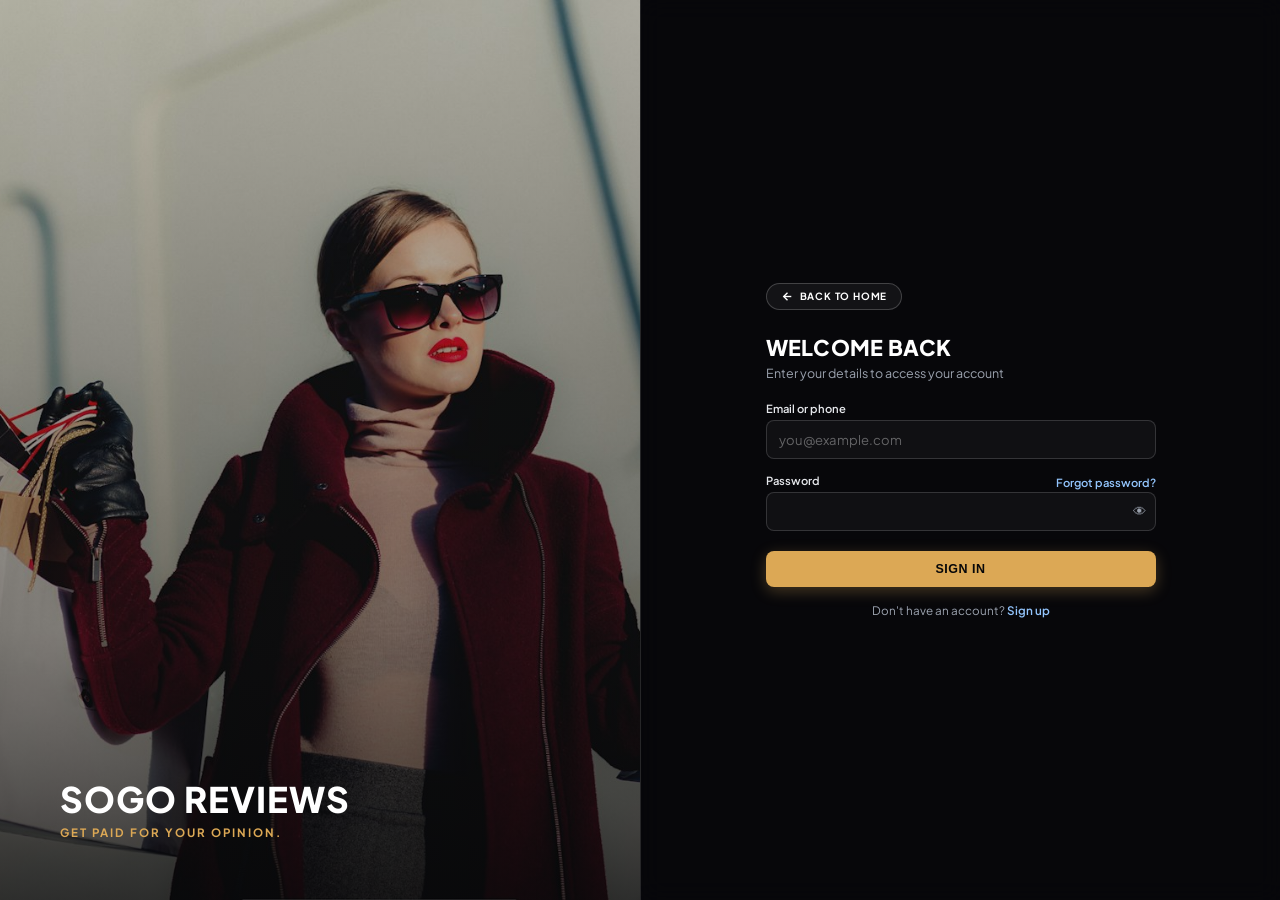
==== commit 39937a82: "Integrate all files" ====
--- a/auth.html
+++ b/auth.html
@@ -8,6 +8,7 @@
   <link rel="preconnect" href="https://fonts.gstatic.com" crossorigin>
   <link href="https://fonts.googleapis.com/css2?family=Plus+Jakarta+Sans:wght@300;400;500;600;700;800&display=swap" rel="stylesheet">
   <link rel="stylesheet" href="auth.css">
+  <script src="auth.js"></script>
 </head>
 <body class="auth-body">
 
@@ -36,10 +37,10 @@
             <h2>WELCOME BACK</h2>
             <p>Enter your details to access your account</p>
           </div>
-          <form onsubmit="event.preventDefault(); window.location.href='client-dashboard.html';">
+          <form id="loginForm" onsubmit="handleLogin(event)">
             <div class="input-group">
               <label>Email or phone</label>
-              <input type="text" placeholder="kami_12@gmail.com" required>
+              <input type="text" id="loginEmail" placeholder="you@example.com" required>
             </div>
             <div class="input-group">
               <div class="label-row"><label>Password</label><a href="#" class="forgot-link">Forgot password?</a></div>
@@ -48,13 +49,8 @@
                 <button type="button" class="eye-btn" onclick="togglePassword('loginPass', this)">👁</button>
               </div>
             </div>
+            <p id="loginError" class="form-error" style="display:none;"></p>
             <button type="submit" class="btn-submit">SIGN IN</button>
-            
-            <!-- Google Sign In Button -->
-            <button type="button" class="btn-google" onclick="window.location.href='client-dashboard.html'">
-              <svg width="18" height="18" viewBox="0 0 24 24"><path fill="#4285F4" d="M23.745 12.27c0-.7-.06-1.4-.19-2.07H12v4.51h6.6c-.29 1.52-1.14 2.82-2.4 3.68v3.05h3.88c2.27-2.09 3.66-5.17 3.66-9.17z"/><path fill="#34A853" d="M12 24c3.24 0 5.95-1.08 7.93-2.91l-3.88-3.05c-1.08.72-2.45 1.16-4.05 1.16-3.13 0-5.78-2.11-6.73-4.96H1.18v3.15C3.15 21.32 7.23 24 12 24z"/><path fill="#FBBC05" d="M5.27 14.24c-.25-.72-.38-1.49-.38-2.24s.13-1.52.38-2.24V6.61H1.18C.43 8.13 0 9.87 0 11.76s.43 3.63 1.18 5.15l4.09-3.17z"/><path fill="#EA4335" d="M12 4.75c1.77 0 3.35.61 4.6 1.8l3.42-3.42C17.95 1.19 15.24 0 12 0 7.23 0 3.15 2.68 1.18 6.61l4.09 3.15c.95-2.85 3.6-4.96 6.73-4.96z"/></svg>
-              Continue with Google
-            </button>
 
             <div class="form-switch-text">Don't have an account? <a href="#" onclick="switchTab('signup')">Sign up</a></div>
           </form>
@@ -66,9 +62,9 @@
             <h2>CREATE ACCOUNT</h2>
             <p>Join with an invitation code and start earning</p>
           </div>
-          <form onsubmit="event.preventDefault(); window.location.href='client-dashboard.html';">
-            <div class="input-group"><label>Full name</label><input type="text" placeholder="Your name" required></div>
-            <div class="input-group"><label>Email or phone</label><input type="text" placeholder="email or phone number" required></div>
+          <form id="signupForm" onsubmit="handleSignup(event)">
+            <div class="input-group"><label>Full name</label><input type="text" id="signupName" placeholder="Your name" required></div>
+            <div class="input-group"><label>Email or phone</label><input type="text" id="signupEmail" placeholder="email or phone number" required></div>
             <div class="input-group">
               <label>Password</label>
               <div class="password-wrap">
@@ -76,14 +72,9 @@
                 <button type="button" class="eye-btn" onclick="togglePassword('signupPass', this)">👁</button>
               </div>
             </div>
-            <div class="input-group"><label>Invitation code</label><input type="text" value="Y66C6U2J" required></div>
+            <div class="input-group"><label>Invitation code</label><input type="text" id="signupInvite" placeholder="Enter invitation code"></div>
+            <p id="signupError" class="form-error" style="display:none;"></p>
             <button type="submit" class="btn-submit">SIGN UP</button>
-            
-            <!-- Google Sign Up Button -->
-            <button type="button" class="btn-google" onclick="window.location.href='client-dashboard.html'">
-              <svg width="18" height="18" viewBox="0 0 24 24"><path fill="#4285F4" d="M23.745 12.27c0-.7-.06-1.4-.19-2.07H12v4.51h6.6c-.29 1.52-1.14 2.82-2.4 3.68v3.05h3.88c2.27-2.09 3.66-5.17 3.66-9.17z"/><path fill="#34A853" d="M12 24c3.24 0 5.95-1.08 7.93-2.91l-3.88-3.05c-1.08.72-2.45 1.16-4.05 1.16-3.13 0-5.78-2.11-6.73-4.96H1.18v3.15C3.15 21.32 7.23 24 12 24z"/><path fill="#FBBC05" d="M5.27 14.24c-.25-.72-.38-1.49-.38-2.24s.13-1.52.38-2.24V6.61H1.18C.43 8.13 0 9.87 0 11.76s.43 3.63 1.18 5.15l4.09-3.17z"/><path fill="#EA4335" d="M12 4.75c1.77 0 3.35.61 4.6 1.8l3.42-3.42C17.95 1.19 15.24 0 12 0 7.23 0 3.15 2.68 1.18 6.61l4.09 3.15c.95-2.85 3.6-4.96 6.73-4.96z"/></svg>
-              Continue with Google
-            </button>
 
             <div class="form-switch-text">Already have an account? <a href="#" onclick="switchTab('login')">Sign in</a></div>
           </form>
@@ -110,6 +101,46 @@
       const input = document.getElementById(fieldId);
       input.type = input.type === "password" ? "text" : "password";
     }
+
+    // Already logged in? Skip straight to the right dashboard.
+    (function () {
+      const session = SogoAuth.getSession();
+      if (session) SogoAuth.redirectForRole(session.role);
+    })();
+
+    function handleLogin(event) {
+      event.preventDefault();
+      const email = document.getElementById('loginEmail').value;
+      const password = document.getElementById('loginPass').value;
+      const errorEl = document.getElementById('loginError');
+
+      const result = SogoAuth.login(email, password);
+      if (!result.ok) {
+        errorEl.textContent = result.message;
+        errorEl.style.display = 'block';
+        return;
+      }
+      errorEl.style.display = 'none';
+      SogoAuth.redirectForRole(result.user.role);
+    }
+
+    function handleSignup(event) {
+      event.preventDefault();
+      const name = document.getElementById('signupName').value;
+      const email = document.getElementById('signupEmail').value;
+      const password = document.getElementById('signupPass').value;
+      const invitationCode = document.getElementById('signupInvite').value;
+      const errorEl = document.getElementById('signupError');
+
+      const result = SogoAuth.signup({ name, email, password, invitationCode });
+      if (!result.ok) {
+        errorEl.textContent = result.message;
+        errorEl.style.display = 'block';
+        return;
+      }
+      errorEl.style.display = 'none';
+      SogoAuth.redirectForRole(result.user.role);
+    }
   </script>
 </body>
 </html>
--- a/auth.css
+++ b/auth.css
@@ -204,6 +204,17 @@
   border-color: var(--accent-gold);
   background-color: rgba(255, 255, 255, 0.08);
   box-shadow: 0 0 0 2px rgba(220, 168, 85, 0.2);
+}
+
+.form-error {
+  color: #f87171;
+  font-size: 0.72rem;
+  font-weight: 600;
+  background: rgba(248, 113, 113, 0.1);
+  border: 1px solid rgba(248, 113, 113, 0.25);
+  padding: 8px 10px;
+  border-radius: var(--radius-sm);
+  margin-bottom: 10px;
 }
 
 .password-wrap {
